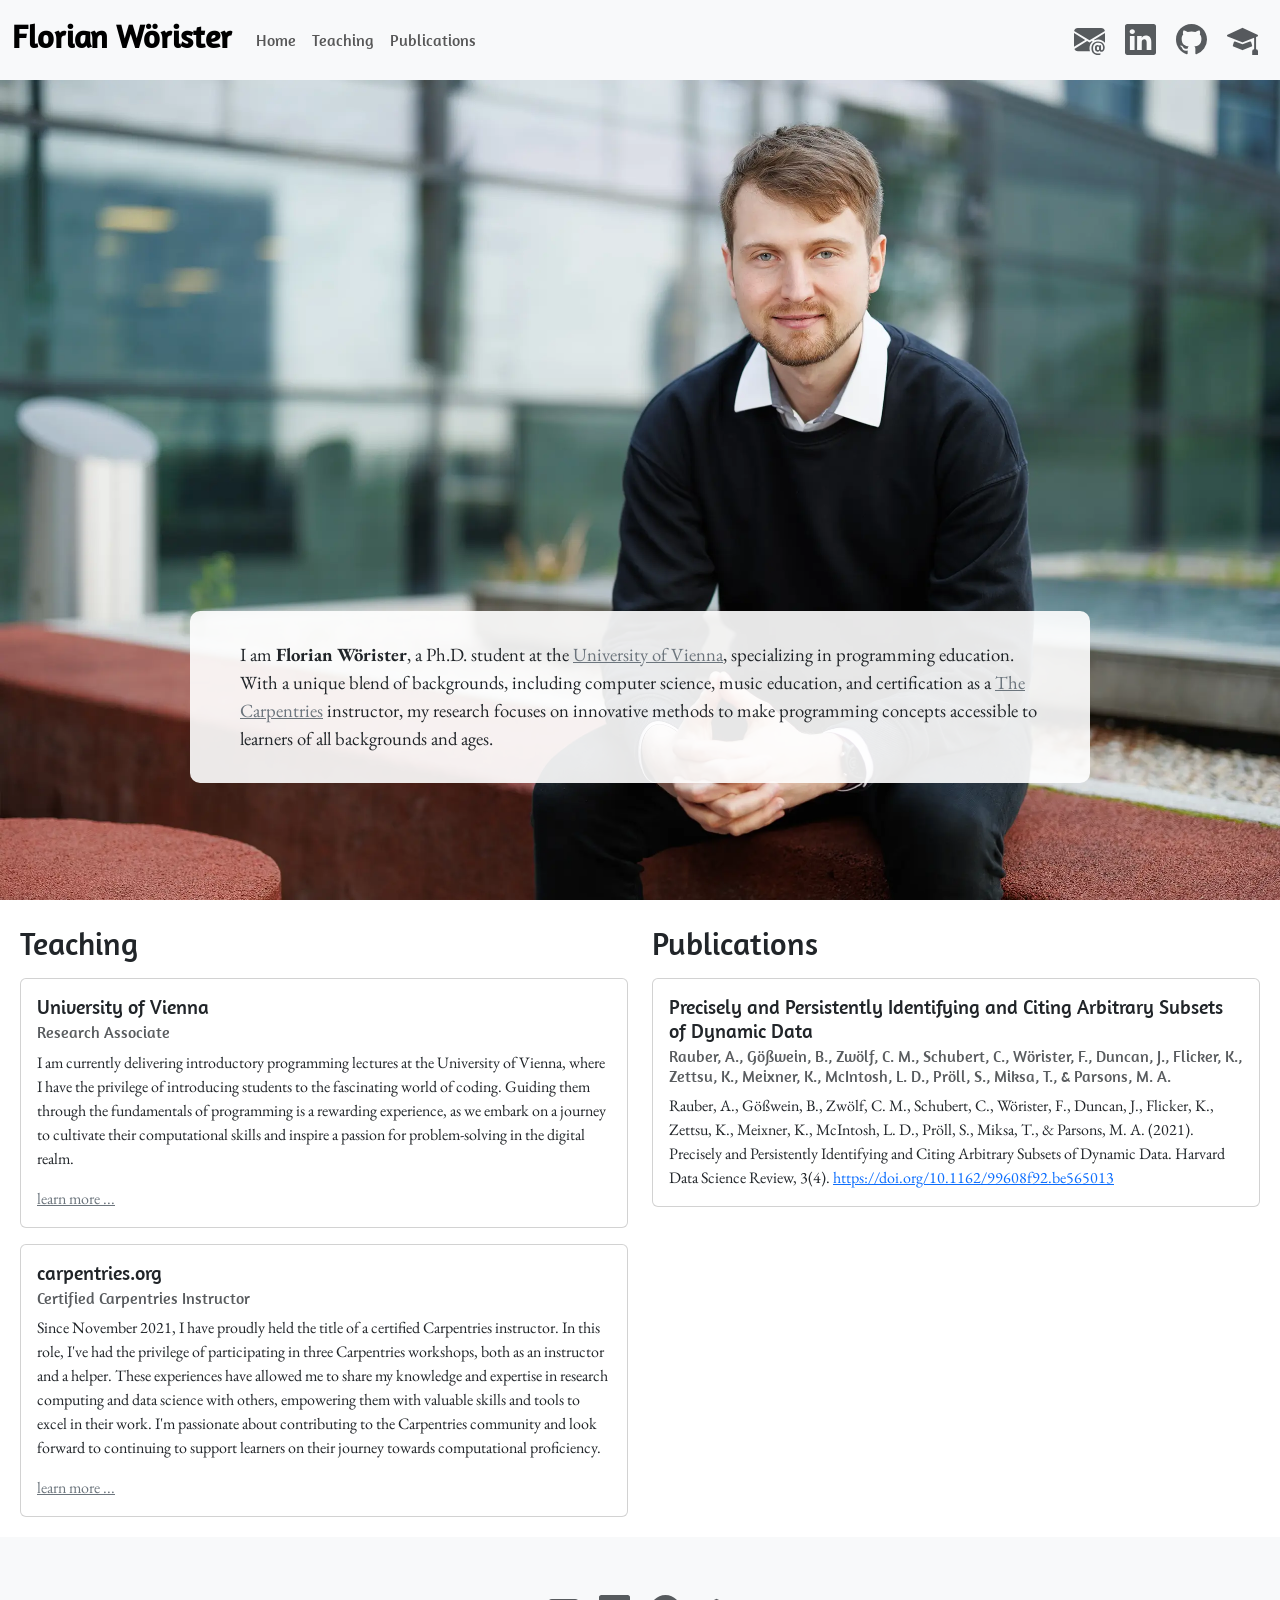
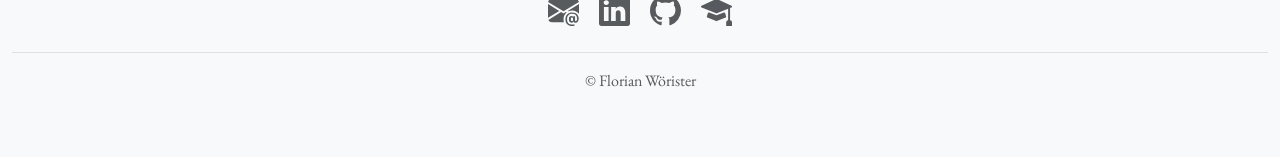
==== _index.html @ 71ad1e17 "deploy blocksambler" ====
<!DOCTYPE html>
<html lang="en">

<head>
  <title>Website of Florian Wörister</title>
  <meta charset="utf-8">
  <meta name="viewport" content="width=device-width, initial-scale=1">
  <meta name="author" content="Florian Wörister">
  <meta name="description" content="This page contains the information about Florian Wörister.">
  <meta name="keywords" content="Computer Science Education, University of Vienna, Phd">

  <link href="https://cdn.jsdelivr.net/npm/bootstrap@5.3.2/dist/css/bootstrap.min.css" rel="stylesheet"
    integrity="sha384-T3c6CoIi6uLrA9TneNEoa7RxnatzjcDSCmG1MXxSR1GAsXEV/Dwwykc2MPK8M2HN" crossorigin="anonymous">
  <link rel="stylesheet" href="style.css">
</head>

<body>

  <div class="offcanvas offcanvas-start" id="responsive-menu">
    <div class="offcanvas-header">
      <h3>Florian Wörister</h3>
      <button type="button" class="btn-close" data-bs-dismiss="offcanvas"></button>
    </div>
    <ul class="nav nav-pills flex-column mb-auto">
      <li class="nav-item">
        <a class="nav-link text-body-secondary" href="#">Home</a>
      </li>
      <li class="nav-item">
        <a class="nav-link text-body-secondary" href="#teaching">Teaching</a>
      </li>
      <li class="nav-item">
        <a class="nav-link text-body-secondary" href="#publications">Publications</a>
      </li>
    </ul>

    <ul class="nav justify-content-center pb-3 mb-3">
      <li class="nav-item">
        <a href="mailto:florian.woerister@univie.ac.at" target="_blank" class="nav-link px-2 text-body-secondary"
          aria-label="Send a e-mail to Florian Wörister">
          <svg xmlns="http://www.w3.org/2000/svg" width="16" height="16" fill="currentColor"
            class="bi bi-envelope-at-fill icon" viewBox="0 0 16 16">
            <path
              d="M2 2A2 2 0 0 0 .05 3.555L8 8.414l7.95-4.859A2 2 0 0 0 14 2H2Zm-2 9.8V4.698l5.803 3.546L0 11.801Zm6.761-2.97-6.57 4.026A2 2 0 0 0 2 14h6.256A4.493 4.493 0 0 1 8 12.5a4.49 4.49 0 0 1 1.606-3.446l-.367-.225L8 9.586l-1.239-.757ZM16 9.671V4.697l-5.803 3.546.338.208A4.482 4.482 0 0 1 12.5 8c1.414 0 2.675.652 3.5 1.671Z" />
            <path
              d="M15.834 12.244c0 1.168-.577 2.025-1.587 2.025-.503 0-1.002-.228-1.12-.648h-.043c-.118.416-.543.643-1.015.643-.77 0-1.259-.542-1.259-1.434v-.529c0-.844.481-1.4 1.26-1.4.585 0 .87.333.953.63h.03v-.568h.905v2.19c0 .272.18.42.411.42.315 0 .639-.415.639-1.39v-.118c0-1.277-.95-2.326-2.484-2.326h-.04c-1.582 0-2.64 1.067-2.64 2.724v.157c0 1.867 1.237 2.654 2.57 2.654h.045c.507 0 .935-.07 1.18-.18v.731c-.219.1-.643.175-1.237.175h-.044C10.438 16 9 14.82 9 12.646v-.214C9 10.36 10.421 9 12.485 9h.035c2.12 0 3.314 1.43 3.314 3.034v.21Zm-4.04.21v.227c0 .586.227.8.581.8.31 0 .564-.17.564-.743v-.367c0-.516-.275-.708-.572-.708-.346 0-.573.245-.573.791Z" />
          </svg>
        </a>
      </li>
      <li class="nav-item">
        <a href="https://www.linkedin.com/in/florian-w%C3%B6rister-3712a3146/" target="_blank"
          class="nav-link px-2 text-body-secondary" aria-label="Go to Florian Wörister's LinkedIn profile">
          <svg xmlns="http://www.w3.org/2000/svg" width="16" height="16" fill="currentColor" class="bi bi-linkedin icon"
            viewBox="0 0 16 16">
            <path
              d="M0 1.146C0 .513.526 0 1.175 0h13.65C15.474 0 16 .513 16 1.146v13.708c0 .633-.526 1.146-1.175 1.146H1.175C.526 16 0 15.487 0 14.854V1.146zm4.943 12.248V6.169H2.542v7.225h2.401zm-1.2-8.212c.837 0 1.358-.554 1.358-1.248-.015-.709-.52-1.248-1.342-1.248-.822 0-1.359.54-1.359 1.248 0 .694.521 1.248 1.327 1.248h.016zm4.908 8.212V9.359c0-.216.016-.432.08-.586.173-.431.568-.878 1.232-.878.869 0 1.216.662 1.216 1.634v3.865h2.401V9.25c0-2.22-1.184-3.252-2.764-3.252-1.274 0-1.845.7-2.165 1.193v.025h-.016a5.54 5.54 0 0 1 .016-.025V6.169h-2.4c.03.678 0 7.225 0 7.225h2.4z" />
          </svg>
        </a>
      </li>
      <li class="nav-item">
        <a href="https://github.com/fwoerister" target="_blank" class="nav-link px-2 text-body-secondary"
          aria-label="Go to Florian Wörister's GitHub profile">
          <svg xmlns="http://www.w3.org/2000/svg" width="16" height="16" fill="currentColor" class="bi bi-github icon"
            viewBox="0 0 16 16">
            <path
              d="M8 0C3.58 0 0 3.58 0 8c0 3.54 2.29 6.53 5.47 7.59.4.07.55-.17.55-.38 0-.19-.01-.82-.01-1.49-2.01.37-2.53-.49-2.69-.94-.09-.23-.48-.94-.82-1.13-.28-.15-.68-.52-.01-.53.63-.01 1.08.58 1.23.82.72 1.21 1.87.87 2.33.66.07-.52.28-.87.51-1.07-1.78-.2-3.64-.89-3.64-3.95 0-.87.31-1.59.82-2.15-.08-.2-.36-1.02.08-2.12 0 0 .67-.21 2.2.82.64-.18 1.32-.27 2-.27.68 0 1.36.09 2 .27 1.53-1.04 2.2-.82 2.2-.82.44 1.1.16 1.92.08 2.12.51.56.82 1.27.82 2.15 0 3.07-1.87 3.75-3.65 3.95.29.25.54.73.54 1.48 0 1.07-.01 1.93-.01 2.2 0 .21.15.46.55.38A8.012 8.012 0 0 0 16 8c0-4.42-3.58-8-8-8z" />
          </svg>
        </a>
      </li>
      <li class="nav-item">
        <a href="https://scholar.google.com/citations?user=_Dd2wvUAAAAJ&hl=de" target="_blank"
          class="nav-link px-2 text-body-secondary" aria-label="Go to Florian Wörister's Google Scholar profile">
          <svg xmlns="http://www.w3.org/2000/svg" width="16" height="16" fill="currentColor"
            class="bi bi-mortarboard-fill icon" viewBox="0 0 16 16">
            <path
              d="M8.211 2.047a.5.5 0 0 0-.422 0l-7.5 3.5a.5.5 0 0 0 .025.917l7.5 3a.5.5 0 0 0 .372 0L14 7.14V13a1 1 0 0 0-1 1v2h3v-2a1 1 0 0 0-1-1V6.739l.686-.275a.5.5 0 0 0 .025-.917l-7.5-3.5Z" />
            <path
              d="M4.176 9.032a.5.5 0 0 0-.656.327l-.5 1.7a.5.5 0 0 0 .294.605l4.5 1.8a.5.5 0 0 0 .372 0l4.5-1.8a.5.5 0 0 0 .294-.605l-.5-1.7a.5.5 0 0 0-.656-.327L8 10.466 4.176 9.032Z" />
          </svg>
        </a>
      </li>
    </ul>
  </div>

  <nav class="navbar navbar-expand-lg bg-body-tertiary bd-navbar sticky-top">
    <div class="container-fluid">
      <h1 class="navbar-brand">
        Florian Wörister
      </h1>
      <button class="navbar-toggler" type="button" data-bs-toggle="offcanvas" data-bs-target="#responsive-menu"
        aria-controls="responsive-menu" aria-expanded="false" aria-label="Toggle navigation">
        <span class="navbar-toggler-icon"></span>
      </button>
      <div class="collapse navbar-collapse" id="navbarSupportedContent">
        <ul class="navbar-nav me-auto mb-2 mb-lg-0">
          <li class="nav-item">
            <a class="nav-link" href="#">Home</a>
          </li>
          <li class="nav-item">
            <a class="nav-link" href="#teaching">Teaching</a>
          </li>
          <li class="nav-item">
            <a class="nav-link" href="#publications">Publications</a>
          </li>
        </ul>

        <ul class="nav justify-content-center">
          <li class="nav-item">
            <a href="mailto:florian.woerister@univie.ac.at" target="_blank" class="nav-link px-2 text-body-secondary"
              aria-label="Send a e-mail to Florian Wörister">
              <svg xmlns="http://www.w3.org/2000/svg" fill="currentColor" class="bi bi-envelope-at-fill icon"
                viewBox="0 0 16 16">
                <path
                  d="M2 2A2 2 0 0 0 .05 3.555L8 8.414l7.95-4.859A2 2 0 0 0 14 2H2Zm-2 9.8V4.698l5.803 3.546L0 11.801Zm6.761-2.97-6.57 4.026A2 2 0 0 0 2 14h6.256A4.493 4.493 0 0 1 8 12.5a4.49 4.49 0 0 1 1.606-3.446l-.367-.225L8 9.586l-1.239-.757ZM16 9.671V4.697l-5.803 3.546.338.208A4.482 4.482 0 0 1 12.5 8c1.414 0 2.675.652 3.5 1.671Z" />
                <path
                  d="M15.834 12.244c0 1.168-.577 2.025-1.587 2.025-.503 0-1.002-.228-1.12-.648h-.043c-.118.416-.543.643-1.015.643-.77 0-1.259-.542-1.259-1.434v-.529c0-.844.481-1.4 1.26-1.4.585 0 .87.333.953.63h.03v-.568h.905v2.19c0 .272.18.42.411.42.315 0 .639-.415.639-1.39v-.118c0-1.277-.95-2.326-2.484-2.326h-.04c-1.582 0-2.64 1.067-2.64 2.724v.157c0 1.867 1.237 2.654 2.57 2.654h.045c.507 0 .935-.07 1.18-.18v.731c-.219.1-.643.175-1.237.175h-.044C10.438 16 9 14.82 9 12.646v-.214C9 10.36 10.421 9 12.485 9h.035c2.12 0 3.314 1.43 3.314 3.034v.21Zm-4.04.21v.227c0 .586.227.8.581.8.31 0 .564-.17.564-.743v-.367c0-.516-.275-.708-.572-.708-.346 0-.573.245-.573.791Z" />
              </svg>
            </a>
          </li>
          <li class="nav-item">
            <a href="https://www.linkedin.com/in/florian-w%C3%B6rister-3712a3146/" target="_blank"
              class="nav-link px-2 text-body-secondary" aria-label="Go to Florian Wörister's LinkedIn profile">
              <svg xmlns="http://www.w3.org/2000/svg" fill="currentColor" class="bi bi-linkedin icon"
                viewBox="0 0 16 16">
                <path
                  d="M0 1.146C0 .513.526 0 1.175 0h13.65C15.474 0 16 .513 16 1.146v13.708c0 .633-.526 1.146-1.175 1.146H1.175C.526 16 0 15.487 0 14.854V1.146zm4.943 12.248V6.169H2.542v7.225h2.401zm-1.2-8.212c.837 0 1.358-.554 1.358-1.248-.015-.709-.52-1.248-1.342-1.248-.822 0-1.359.54-1.359 1.248 0 .694.521 1.248 1.327 1.248h.016zm4.908 8.212V9.359c0-.216.016-.432.08-.586.173-.431.568-.878 1.232-.878.869 0 1.216.662 1.216 1.634v3.865h2.401V9.25c0-2.22-1.184-3.252-2.764-3.252-1.274 0-1.845.7-2.165 1.193v.025h-.016a5.54 5.54 0 0 1 .016-.025V6.169h-2.4c.03.678 0 7.225 0 7.225h2.4z" />
              </svg>
            </a>
          </li>
          <li class="nav-item">
            <a href="https://github.com/fwoerister" target="_blank" class="nav-link px-2 text-body-secondary"
              aria-label="Go to Florian Wörister's GitHub profile">
              <svg xmlns="http://www.w3.org/2000/svg" fill="currentColor" class="bi bi-github icon" viewBox="0 0 16 16">
                <path
                  d="M8 0C3.58 0 0 3.58 0 8c0 3.54 2.29 6.53 5.47 7.59.4.07.55-.17.55-.38 0-.19-.01-.82-.01-1.49-2.01.37-2.53-.49-2.69-.94-.09-.23-.48-.94-.82-1.13-.28-.15-.68-.52-.01-.53.63-.01 1.08.58 1.23.82.72 1.21 1.87.87 2.33.66.07-.52.28-.87.51-1.07-1.78-.2-3.64-.89-3.64-3.95 0-.87.31-1.59.82-2.15-.08-.2-.36-1.02.08-2.12 0 0 .67-.21 2.2.82.64-.18 1.32-.27 2-.27.68 0 1.36.09 2 .27 1.53-1.04 2.2-.82 2.2-.82.44 1.1.16 1.92.08 2.12.51.56.82 1.27.82 2.15 0 3.07-1.87 3.75-3.65 3.95.29.25.54.73.54 1.48 0 1.07-.01 1.93-.01 2.2 0 .21.15.46.55.38A8.012 8.012 0 0 0 16 8c0-4.42-3.58-8-8-8z" />
              </svg>
            </a>
          </li>
          <li class="nav-item">
            <a href="https://scholar.google.com/citations?user=_Dd2wvUAAAAJ&hl=de" target="_blank"
              class="nav-link px-2 text-body-secondary" aria-label="Go to Florian Wörister's Google Scholar profile">
              <svg xmlns="http://www.w3.org/2000/svg" width="16" height="16" fill="currentColor"
                class="bi bi-mortarboard-fill icon" viewBox="0 0 16 16">
                <path
                  d="M8.211 2.047a.5.5 0 0 0-.422 0l-7.5 3.5a.5.5 0 0 0 .025.917l7.5 3a.5.5 0 0 0 .372 0L14 7.14V13a1 1 0 0 0-1 1v2h3v-2a1 1 0 0 0-1-1V6.739l.686-.275a.5.5 0 0 0 .025-.917l-7.5-3.5Z" />
                <path
                  d="M4.176 9.032a.5.5 0 0 0-.656.327l-.5 1.7a.5.5 0 0 0 .294.605l4.5 1.8a.5.5 0 0 0 .372 0l4.5-1.8a.5.5 0 0 0 .294-.605l-.5-1.7a.5.5 0 0 0-.656-.327L8 10.466 4.176 9.032Z" />
              </svg>
            </a>
          </li>
        </ul>

      </div>
    </div>
  </nav>

  <div class="fullscreen opacity-20" id="primary">
    <div class="container-fluid d-flex flex-column-reverse align-items-center" id="about">
      <p>
        I am <span class="fw-bold">Florian Wörister</span>, a Ph.D. student at the <a class="link-secondary"
          target="_blank" href="https://univie.ac.at">University of Vienna</a>, specializing in
        programming education. With a unique blend of backgrounds, including computer science,
        music education, and certification as a <a class="link-secondary" href="https://carpentries.org/"
          target="_blank">The Carpentries</a> instructor, my research focuses on
        innovative methods to make programming concepts accessible to learners of all backgrounds
        and ages.
      </p>
    </div>
  </div>

  <div class="container-fluid">
    <div class="row px-2">
      <div class="col-lg-6 pt-4 pb-1">
        <h2 id="teaching">Teaching</h2>
        <div class="card w-100 my-3">
          <div class="card-body">
            <h5 class="card-title">University of Vienna</h5>
            <h6 class="card-subtitle mb-2 text-body-secondary">Research Associate</h6>
            <p class="card-text">I am currently delivering introductory programming lectures at the University of
              Vienna, where I have the privilege of introducing students to the fascinating world of coding. Guiding
              them through the fundamentals of programming is a rewarding experience, as we embark on a journey to
              cultivate their computational skills and inspire a passion for problem-solving in the digital realm.</p>
            <a href="https://ufind.univie.ac.at/en/person.html?id=116701" class="card-link link-secondary">learn more
              ...</a>
          </div>
        </div>
        <div class="card w-100 my-3">
          <div class="card-body">
            <h5 class="card-title">carpentries.org</h5>
            <h6 class="card-subtitle mb-2 text-body-secondary">Certified Carpentries Instructor</h6>
            <p class="card-text">Since November 2021, I have proudly held the title of a certified Carpentries
              instructor. In this role, I've had the privilege of participating in three Carpentries workshops, both as
              an instructor and a helper. These experiences have allowed me to share my knowledge and expertise in
              research computing and data science with others, empowering them with valuable skills and tools to excel
              in their work. I'm passionate about contributing to the Carpentries community and look forward to
              continuing to support learners on their journey towards computational proficiency.</p>
            <a href="https://carpentries.org" class="card-link link-secondary">learn more ...</a>
          </div>
        </div>

      </div>

      <div class="col-lg-6 pt-4 pb-3">
        <h2 id="publications">Publications</h2>

        <div class="card w-100 my-3">
          <div class="card-body">
            <h5 class="card-title">Precisely and Persistently
              Identifying and Citing Arbitrary Subsets of Dynamic Data
            </h5>
            <h6 class="card-subtitle mb-2 text-body-secondary">Rauber, A., Gößwein, B., Zwölf, C. M., Schubert, C.,
              Wörister, F., Duncan, J., Flicker, K., Zettsu, K.,
              Meixner, K., McIntosh, L. D., Pröll, S., Miksa, T., & Parsons, M. A.</h6>
            <p class="card-text fw-lighter">
              Rauber, A., Gößwein, B., Zwölf, C. M., Schubert, C., Wörister, F., Duncan, J., Flicker, K., Zettsu, K.,
              Meixner, K., McIntosh, L. D., Pröll, S., Miksa, T., & Parsons, M. A. (2021). Precisely and Persistently
              Identifying and Citing Arbitrary Subsets of Dynamic Data. Harvard Data Science Review, 3(4).
              <a href="https://doi.org/10.1162/99608f92.be565013">https://doi.org/10.1162/99608f92.be565013</a>
            </p>
          </div>
        </div>
      </div>
    </div>
  </div>
  <footer class="py-5 my-6 bg-body-tertiary">
    <div class="container-fluid">
      <ul class="nav justify-content-center border-bottom pb-3 mb-3">
        <li class="nav-item">
          <a href="mailto:florian.woerister@univie.ac.at" target="_blank" class="nav-link px-2 text-body-secondary"
            aria-label="Send a e-mail to Florian Wörister">
            <svg xmlns="http://www.w3.org/2000/svg" width="16" height="16" fill="currentColor"
              class="bi bi-envelope-at-fill icon" viewBox="0 0 16 16">
              <path
                d="M2 2A2 2 0 0 0 .05 3.555L8 8.414l7.95-4.859A2 2 0 0 0 14 2H2Zm-2 9.8V4.698l5.803 3.546L0 11.801Zm6.761-2.97-6.57 4.026A2 2 0 0 0 2 14h6.256A4.493 4.493 0 0 1 8 12.5a4.49 4.49 0 0 1 1.606-3.446l-.367-.225L8 9.586l-1.239-.757ZM16 9.671V4.697l-5.803 3.546.338.208A4.482 4.482 0 0 1 12.5 8c1.414 0 2.675.652 3.5 1.671Z" />
              <path
                d="M15.834 12.244c0 1.168-.577 2.025-1.587 2.025-.503 0-1.002-.228-1.12-.648h-.043c-.118.416-.543.643-1.015.643-.77 0-1.259-.542-1.259-1.434v-.529c0-.844.481-1.4 1.26-1.4.585 0 .87.333.953.63h.03v-.568h.905v2.19c0 .272.18.42.411.42.315 0 .639-.415.639-1.39v-.118c0-1.277-.95-2.326-2.484-2.326h-.04c-1.582 0-2.64 1.067-2.64 2.724v.157c0 1.867 1.237 2.654 2.57 2.654h.045c.507 0 .935-.07 1.18-.18v.731c-.219.1-.643.175-1.237.175h-.044C10.438 16 9 14.82 9 12.646v-.214C9 10.36 10.421 9 12.485 9h.035c2.12 0 3.314 1.43 3.314 3.034v.21Zm-4.04.21v.227c0 .586.227.8.581.8.31 0 .564-.17.564-.743v-.367c0-.516-.275-.708-.572-.708-.346 0-.573.245-.573.791Z" />
            </svg>
          </a>
        </li>
        <li class="nav-item">
          <a href="https://www.linkedin.com/in/florian-w%C3%B6rister-3712a3146/" target="_blank"
            class="nav-link px-2 text-body-secondary" aria-label="Go to Florian Wörister's LinkedIn profile">
            <svg xmlns="http://www.w3.org/2000/svg" width="16" height="16" fill="currentColor"
              class="bi bi-linkedin icon" viewBox="0 0 16 16">
              <path
                d="M0 1.146C0 .513.526 0 1.175 0h13.65C15.474 0 16 .513 16 1.146v13.708c0 .633-.526 1.146-1.175 1.146H1.175C.526 16 0 15.487 0 14.854V1.146zm4.943 12.248V6.169H2.542v7.225h2.401zm-1.2-8.212c.837 0 1.358-.554 1.358-1.248-.015-.709-.52-1.248-1.342-1.248-.822 0-1.359.54-1.359 1.248 0 .694.521 1.248 1.327 1.248h.016zm4.908 8.212V9.359c0-.216.016-.432.08-.586.173-.431.568-.878 1.232-.878.869 0 1.216.662 1.216 1.634v3.865h2.401V9.25c0-2.22-1.184-3.252-2.764-3.252-1.274 0-1.845.7-2.165 1.193v.025h-.016a5.54 5.54 0 0 1 .016-.025V6.169h-2.4c.03.678 0 7.225 0 7.225h2.4z" />
            </svg>
          </a>
        </li>
        <li class="nav-item">
          <a href="https://github.com/fwoerister" target="_blank" class="nav-link px-2 text-body-secondary"
            aria-label="Go to Florian Wörister's GitHub profile">
            <svg xmlns="http://www.w3.org/2000/svg" width="16" height="16" fill="currentColor" class="bi bi-github icon"
              viewBox="0 0 16 16">
              <path
                d="M8 0C3.58 0 0 3.58 0 8c0 3.54 2.29 6.53 5.47 7.59.4.07.55-.17.55-.38 0-.19-.01-.82-.01-1.49-2.01.37-2.53-.49-2.69-.94-.09-.23-.48-.94-.82-1.13-.28-.15-.68-.52-.01-.53.63-.01 1.08.58 1.23.82.72 1.21 1.87.87 2.33.66.07-.52.28-.87.51-1.07-1.78-.2-3.64-.89-3.64-3.95 0-.87.31-1.59.82-2.15-.08-.2-.36-1.02.08-2.12 0 0 .67-.21 2.2.82.64-.18 1.32-.27 2-.27.68 0 1.36.09 2 .27 1.53-1.04 2.2-.82 2.2-.82.44 1.1.16 1.92.08 2.12.51.56.82 1.27.82 2.15 0 3.07-1.87 3.75-3.65 3.95.29.25.54.73.54 1.48 0 1.07-.01 1.93-.01 2.2 0 .21.15.46.55.38A8.012 8.012 0 0 0 16 8c0-4.42-3.58-8-8-8z" />
            </svg>
          </a>
        </li>
        <li class="nav-item">
          <a href="https://scholar.google.com/citations?user=_Dd2wvUAAAAJ&hl=de" target="_blank"
            class="nav-link px-2 text-body-secondary" aria-label="Go to Florian Wörister's Google Scholar profile">
            <svg xmlns="http://www.w3.org/2000/svg" width="16" height="16" fill="currentColor"
              class="bi bi-mortarboard-fill icon" viewBox="0 0 16 16">
              <path
                d="M8.211 2.047a.5.5 0 0 0-.422 0l-7.5 3.5a.5.5 0 0 0 .025.917l7.5 3a.5.5 0 0 0 .372 0L14 7.14V13a1 1 0 0 0-1 1v2h3v-2a1 1 0 0 0-1-1V6.739l.686-.275a.5.5 0 0 0 .025-.917l-7.5-3.5Z" />
              <path
                d="M4.176 9.032a.5.5 0 0 0-.656.327l-.5 1.7a.5.5 0 0 0 .294.605l4.5 1.8a.5.5 0 0 0 .372 0l4.5-1.8a.5.5 0 0 0 .294-.605l-.5-1.7a.5.5 0 0 0-.656-.327L8 10.466 4.176 9.032Z" />
            </svg>
          </a>
        </li>
      </ul>
      <p class="text-center text-body-secondary">© Florian Wörister</p>
    </div>
  </footer>

  <script src="https://cdn.jsdelivr.net/npm/bootstrap@5.3.2/dist/js/bootstrap.bundle.min.js"
    integrity="sha384-C6RzsynM9kWDrMNeT87bh95OGNyZPhcTNXj1NW7RuBCsyN/o0jlpcV8Qyq46cDfL"
    crossorigin="anonymous"></script>

</body>

</html>
---- style.css ----
@font-face {
    font-family: "Amaranth";
    font-weight: unset;
    font-display: swap;
    src: url("fonts/Amaranth-Regular.ttf");
}

@font-face {
    font-family: "EBGaramond";
    font-display: swap;
    src: url("fonts/EBGaramond-VariableFont_wght.ttf");
}

html,
body {
    margin: 0;
    padding: 0;

    font-family: 'EBGaramond', 'serif';
}

h1,
h2,
h3,
h4,
h5,
h6,
ul {
    font-family: 'Amaranth', 'sans-serif';
    scroll-margin-top: 80px;
}

h1 {
    font-size: pt;
}

.navbar {
    height: 80px;
}

.navbar-brand {
    font-family: 'Amaranth';
    font-size: 24pt;
    font-weight: bold;
}

.fullscreen {
    width: 100%;
    height: calc(100vh - 80px);
}


#primary {
    background-image: url('images/background.webp');
    background-size: cover;
    background-position: 60% 0%;
}


#about {
    display: block;
    height: 100%;
}

#about p {
    background-color: rgba(255, 255, 255, 0.9);
    width: 100%;

    margin-bottom: 2em;

    padding: 30px 50px 30px 50px;
    display: inline;

    font-size: 12pt;
    border-radius: 10px;
}

@media (min-width: 992px) {
    #about {
        padding-left: 10em;
        padding-right: 10em;
        padding-bottom: 5em;
    }

    #about p {
        font-size: 14pt;
        max-width: 900px;
        animation: fadeIn 2s;
    }
}

.reference {
    font-size: 10pt;
    font-weight: lighter;
}

.icon {
    width: 35px;
    height: 35px;
    padding: 2px;
}

.offcanvas {
    width: 70vw !important;
}
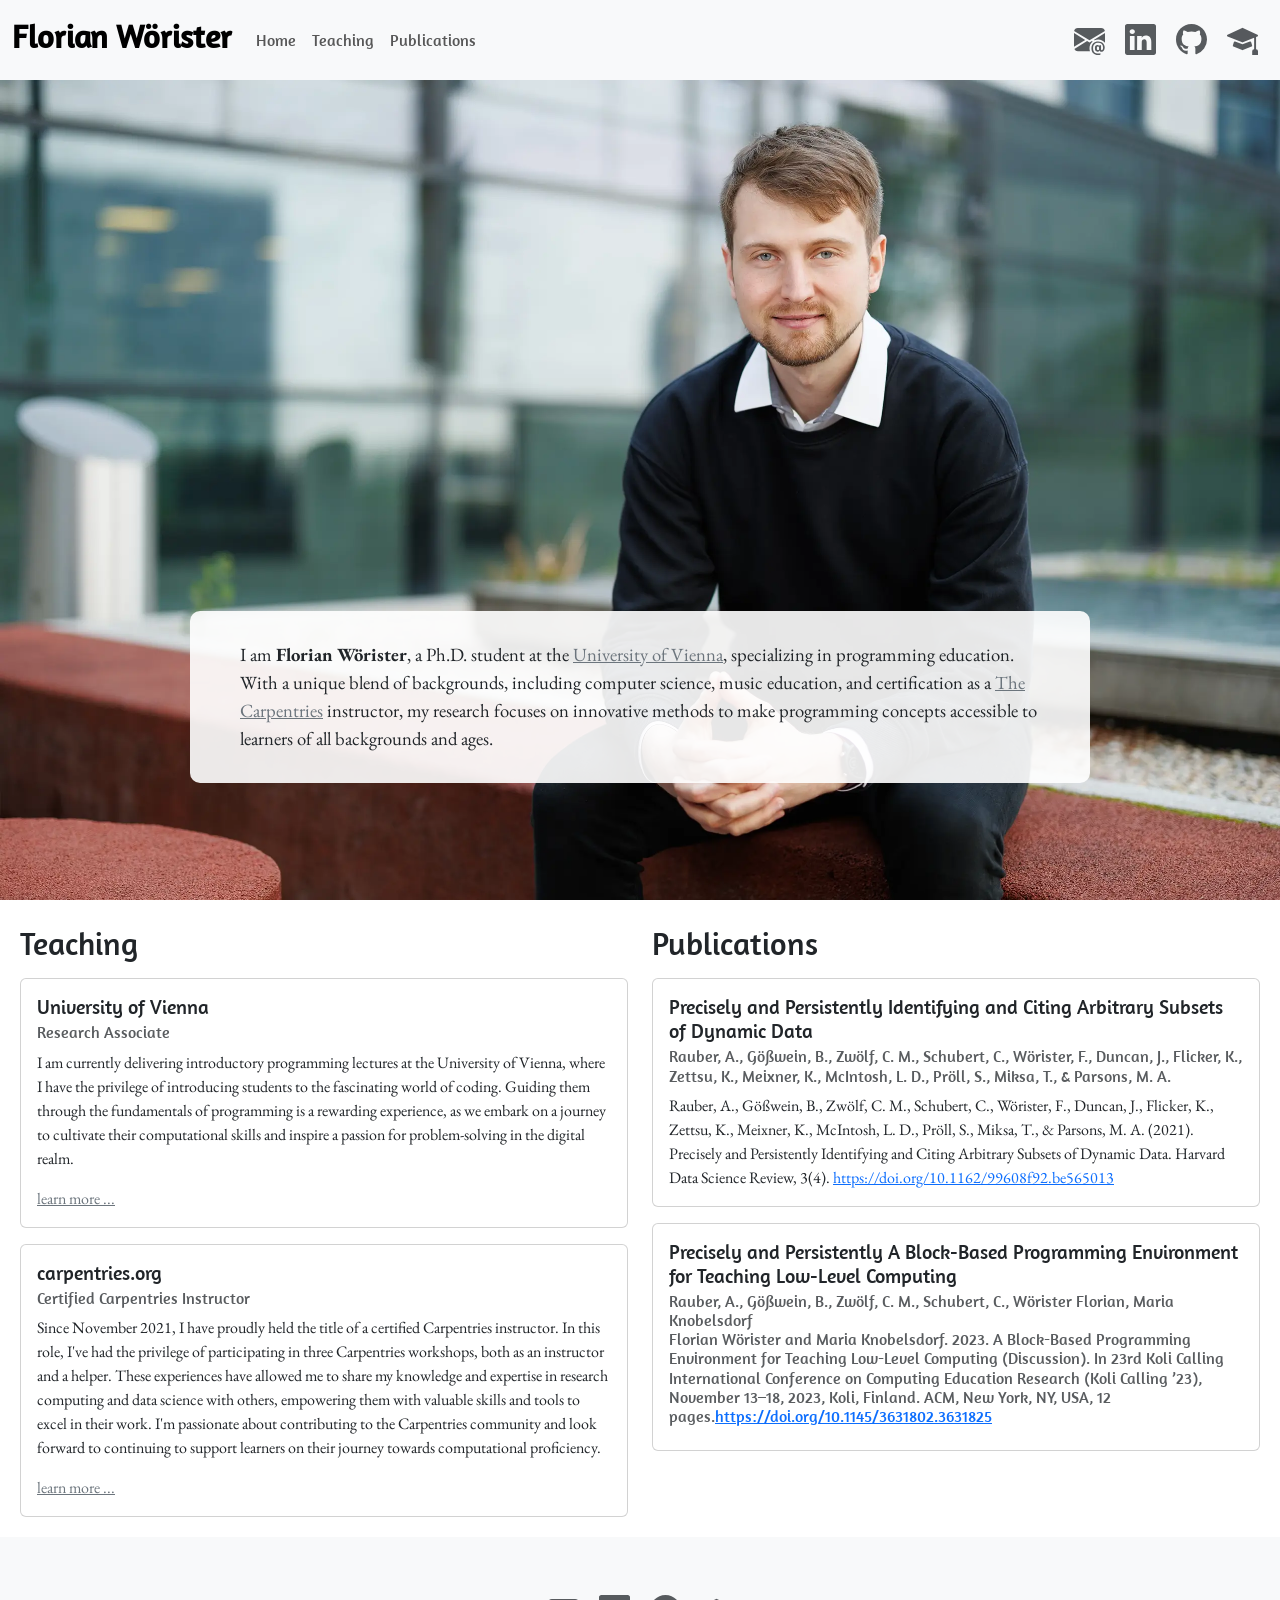
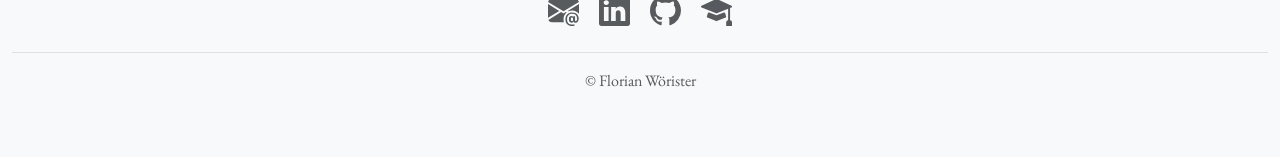
==== commit 26bcc87e: "add koli paper to webpage" ====
--- a/_index.html
+++ b/_index.html
@@ -218,6 +218,21 @@
             </p>
           </div>
         </div>
+
+        <div class="card w-100 my-3">
+          <div class="card-body">
+            <h5 class="card-title">Precisely and Persistently
+              A Block-Based Programming Environment for Teaching Low-Level Computing
+            </h5>
+            <h6 class="card-subtitle mb-2 text-body-secondary">Rauber, A., Gößwein, B., Zwölf, C. M., Schubert, C.,
+              Wörister Florian, Maria Knobelsdorf
+            <p class="card-text fw-lighter">
+              Florian Wörister and Maria Knobelsdorf. 2023. A Block-Based Programming Environment for Teaching Low-Level Computing
+              (Discussion). In 23rd Koli Calling International Conference on Computing Education Research (Koli Calling ’23), November
+              13–18, 2023, Koli, Finland. ACM, New York, NY, USA, 12 pages.<a href="https://doi.org/10.1145/3631802.3631825">https://doi.org/10.1145/3631802.3631825</a>
+            </p>
+          </div>
+        </div>
       </div>
     </div>
   </div>
